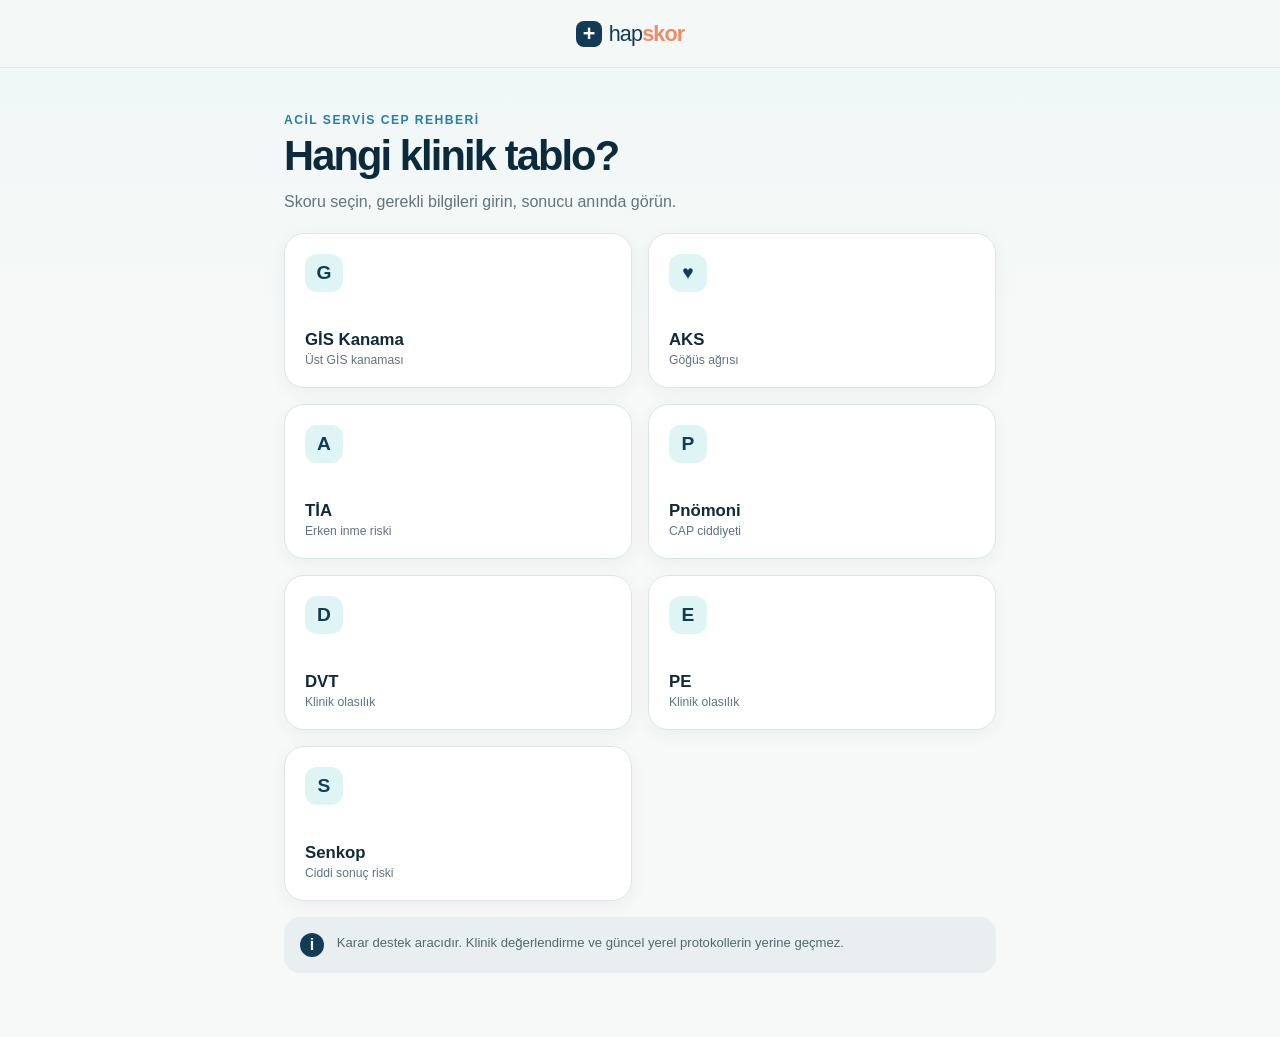
==== index.html @ 6cc048b0 "Add files via upload" ====
<!doctype html>
<html lang="tr">
<head>
  <meta charset="utf-8">
  <meta name="viewport" content="width=device-width,initial-scale=1,viewport-fit=cover">
  <meta name="theme-color" content="#123c56">
  <meta name="description" content="Acil servis için hızlı klinik skor hesaplayıcıları">
  <title>hapskor — Acil Servis Skorları</title>
  <link rel="stylesheet" href="styles.css">
  <link rel="icon" type="image/svg+xml" href="data:image/svg+xml,%3Csvg xmlns='http://www.w3.org/2000/svg' viewBox='0 0 64 64'%3E%3Crect width='64' height='64' rx='16' fill='%23123c56'/%3E%3Cpath d='M18 32h28M32 18v28' stroke='%23fff' stroke-width='8' stroke-linecap='round'/%3E%3Ccircle cx='48' cy='16' r='8' fill='%23f28b63'/%3E%3C/svg%3E">
</head>
<body>
  <header class="app-header">
    <button id="backButton" class="icon-button is-hidden" type="button" aria-label="Ana sayfaya dön">←</button>
    <a class="brand" href="#" aria-label="hapskor ana sayfa"><span class="brand-mark">+</span><span>hap<strong>skor</strong></span></a>
    <button id="resetButton" class="text-button is-hidden" type="button">Temizle</button>
  </header>

  <main id="homeView" class="page">
    <section class="intro">
      <p class="eyebrow">ACİL SERVİS CEP REHBERİ</p>
      <h1>Hangi klinik tablo?</h1>
      <p>Skoru seçin, gerekli bilgileri girin, sonucu anında görün.</p>
    </section>
    <section id="categoryGrid" class="category-grid" aria-label="Klinik kategoriler"></section>
    <aside class="notice"><span>i</span><p>Karar destek aracıdır. Klinik değerlendirme ve güncel yerel protokollerin yerine geçmez.</p></aside>
  </main>

  <main id="categoryView" class="page is-hidden">
    <section class="view-heading"><p class="eyebrow">KATEGORİ</p><h1 id="categoryTitle"></h1><p id="categoryDescription"></p></section>
    <section id="scoreGrid" class="score-grid"></section>
  </main>

  <main id="calculatorView" class="page calculator-page is-hidden">
    <section class="view-heading compact"><p id="calculatorCategory" class="eyebrow"></p><h1 id="calculatorTitle"></h1><p id="calculatorDescription"></p></section>
    <form id="calculatorForm" novalidate></form>
    <section id="resultCard" class="result-card" aria-live="polite">
      <div class="result-top"><span>SONUÇ</span><strong id="resultScore">—</strong></div>
      <h2 id="resultTitle">Alanları doldurun</h2>
      <p id="resultText">Sonuç, tüm zorunlu alanlar tamamlandığında burada görünecek.</p>
      <p id="resultNote" class="result-note"></p>
    </section>
    <details class="source-panel"><summary>Skor hakkında ve kaynak</summary><div id="sourceContent"></div></details>
  </main>

  <template id="toggleTemplate">
    <label class="toggle-row"><span><strong></strong><small></small></span><input type="checkbox"><i aria-hidden="true"></i></label>
  </template>
  <template id="numberTemplate">
    <label class="field-row"><span><strong></strong><small></small></span><span class="number-wrap"><input type="number" inputmode="decimal"><em></em></span></label>
  </template>
  <template id="selectTemplate">
    <fieldset class="choice-field"><legend></legend><small></small><div class="segmented"></div></fieldset>
  </template>

  <script src="app.js"></script>
</body>
</html>
---- styles.css ----
:root{--navy:#123c56;--navy-2:#0b2b3d;--blue:#287fa7;--aqua:#dff4f5;--coral:#f28b63;--cream:#f5f8f7;--white:#fff;--ink:#102a3a;--muted:#607480;--line:#dbe5e7;--green:#16785d;--amber:#a45c0a;--red:#ae3f45;--shadow:0 14px 40px rgba(18,60,86,.10);font-family:Inter,-apple-system,BlinkMacSystemFont,"Segoe UI",sans-serif;color:var(--ink);background:var(--cream);font-size:16px}*{box-sizing:border-box}body{margin:0;min-height:100vh;background:linear-gradient(180deg,#eef7f7 0,#f7f9f8 360px);padding-bottom:calc(2rem + env(safe-area-inset-bottom))}button,input{font:inherit}.app-header{position:sticky;top:0;z-index:10;height:68px;padding:env(safe-area-inset-top) max(1rem,env(safe-area-inset-right)) 0 max(1rem,env(safe-area-inset-left));display:grid;grid-template-columns:52px 1fr 70px;align-items:center;background:rgba(245,248,247,.92);border-bottom:1px solid rgba(219,229,231,.8);backdrop-filter:blur(14px)}.brand{grid-column:2;text-decoration:none;color:var(--navy);font-size:1.35rem;letter-spacing:-.04em;text-align:center}.brand strong{color:var(--coral)}.brand-mark{display:inline-grid;place-items:center;width:26px;height:26px;margin-right:7px;border-radius:8px;background:var(--navy);color:#fff;font-weight:800}.icon-button,.text-button{border:0;background:transparent;color:var(--navy);font-weight:700;min-height:44px}.icon-button{font-size:1.6rem;text-align:left}.text-button{font-size:.86rem;text-align:right}.page{width:min(100%,760px);margin:auto;padding:1.5rem 1rem}.is-hidden{display:none!important}.intro{padding:.8rem 0 1.15rem}.eyebrow{margin:0 0 .45rem;color:var(--blue);font-size:.76rem;font-weight:800;letter-spacing:.12em}.intro h1,.view-heading h1{margin:0;color:var(--navy-2);font-size:clamp(1.75rem,7vw,2.6rem);line-height:1.08;letter-spacing:-.045em}.intro>p:last-child,.view-heading>p:last-child{margin:.7rem 0 0;color:var(--muted);line-height:1.55}.category-grid{display:grid;grid-template-columns:repeat(2,minmax(0,1fr));gap:.75rem}.category-card,.score-card{border:1px solid var(--line);background:rgba(255,255,255,.96);color:var(--ink);text-align:left;box-shadow:0 5px 18px rgba(18,60,86,.05);cursor:pointer}.category-card{min-height:132px;border-radius:20px;padding:1rem;display:flex;flex-direction:column;justify-content:space-between}.category-card:active,.score-card:active{transform:scale(.985)}.category-icon{width:38px;height:38px;border-radius:12px;display:grid;place-items:center;background:var(--aqua);color:var(--navy);font-size:1.2rem;font-weight:800}.category-card strong{font-size:1.05rem;line-height:1.15}.category-card small{display:block;margin-top:.25rem;color:var(--muted);font-size:.76rem}.notice{display:flex;gap:.8rem;margin:1rem 0 0;padding:1rem;border-radius:16px;background:#e9eff0;color:#526872}.notice>span{flex:none;display:grid;place-items:center;width:24px;height:24px;border-radius:50%;background:var(--navy);color:#fff;font-weight:800}.notice p{margin:0;font-size:.82rem;line-height:1.45}.view-heading{padding:.7rem 0 1.25rem}.view-heading.compact{padding-bottom:.8rem}.score-grid{display:grid;gap:.75rem}.score-card{width:100%;border-radius:18px;padding:1.05rem;display:grid;grid-template-columns:1fr auto;align-items:center;gap:.75rem}.score-card strong{display:block;color:var(--navy);font-size:1.08rem}.score-card small{display:block;margin-top:.3rem;color:var(--muted);line-height:1.35}.score-card b{font-size:1.4rem;color:var(--coral)}#calculatorForm{display:grid;gap:.75rem}.section-label{margin:.65rem 0 -.2rem;color:var(--navy);font-size:.8rem;font-weight:800;letter-spacing:.08em}.toggle-row,.field-row,.choice-field{margin:0;border:1px solid var(--line);border-radius:17px;background:#fff;padding:1rem;box-shadow:0 4px 15px rgba(18,60,86,.04)}.toggle-row,.field-row{display:flex;align-items:center;justify-content:space-between;gap:1rem;min-height:74px}.toggle-row strong,.field-row strong,.choice-field legend{font-size:.96rem;line-height:1.25;color:var(--ink);font-weight:700}.toggle-row small,.field-row small,.choice-field>small{display:block;margin-top:.25rem;color:var(--muted);font-size:.76rem;line-height:1.3}.toggle-row input{position:absolute;opacity:0;pointer-events:none}.toggle-row i{position:relative;flex:none;width:50px;height:29px;border-radius:999px;background:#c8d4d6;transition:.2s}.toggle-row i:after{content:"";position:absolute;width:23px;height:23px;left:3px;top:3px;border-radius:50%;background:#fff;box-shadow:0 2px 7px rgba(0,0,0,.2);transition:.2s}.toggle-row input:checked+i{background:var(--blue)}.toggle-row input:checked+i:after{transform:translateX(21px)}.toggle-row:focus-within{outline:3px solid rgba(40,127,167,.18)}.number-wrap{display:flex;align-items:center;gap:.4rem}.number-wrap input{width:90px;min-height:46px;padding:.55rem .6rem;border:1px solid #bdcccf;border-radius:12px;background:#f9fbfb;color:var(--navy);font-weight:750;text-align:right}.number-wrap input:focus{outline:3px solid rgba(40,127,167,.16);border-color:var(--blue)}.number-wrap em{color:var(--muted);font-size:.76rem;font-style:normal}.choice-field{padding-top:.85rem}.choice-field legend{padding:0 .2rem}.segmented{display:grid;grid-template-columns:repeat(var(--cols,2),minmax(0,1fr));gap:.35rem;margin-top:.75rem}.segmented label{position:relative}.segmented input{position:absolute;opacity:0}.segmented span{min-height:44px;height:100%;padding:.6rem .35rem;border:1px solid var(--line);border-radius:11px;display:grid;place-items:center;color:var(--muted);font-size:.78rem;font-weight:700;text-align:center;line-height:1.2}.segmented input:checked+span{border-color:var(--blue);background:var(--aqua);color:var(--navy)}.segmented input:focus-visible+span{outline:3px solid rgba(40,127,167,.2)}.result-card{position:sticky;bottom:10px;z-index:4;margin-top:1rem;padding:1.15rem;border-radius:20px;background:var(--navy);color:#fff;box-shadow:0 18px 45px rgba(11,43,61,.28)}.result-card.low{background:var(--green)}.result-card.mid{background:var(--amber)}.result-card.high{background:var(--red)}.result-top{display:flex;align-items:center;justify-content:space-between}.result-top span{font-size:.72rem;font-weight:800;letter-spacing:.1em;opacity:.75}.result-top strong{font-size:1.55rem}.result-card h2{margin:.35rem 0 .25rem;font-size:1.25rem}.result-card p{margin:0;line-height:1.4;font-size:.88rem}.result-note{margin-top:.55rem!important;padding-top:.55rem;border-top:1px solid rgba(255,255,255,.25);font-size:.75rem!important;opacity:.86}.source-panel{margin:1rem 0;border:1px solid var(--line);border-radius:16px;background:#fff;overflow:hidden}.source-panel summary{padding:1rem;color:var(--navy);font-weight:750;cursor:pointer}.source-panel div{padding:0 1rem 1rem;color:var(--muted);font-size:.82rem;line-height:1.55}.source-panel a{color:var(--blue);font-weight:700}.source-panel p{margin:.4rem 0}.invalid{border-color:#d56d72!important}.validation-message{margin:.2rem .3rem 0;color:var(--red);font-size:.8rem;font-weight:650}@media(min-width:620px){.page{padding:2rem 1.5rem}.category-grid{gap:1rem}.category-card{min-height:155px;padding:1.25rem}.score-grid{grid-template-columns:repeat(2,minmax(0,1fr))}.score-card{min-height:112px}.app-header{grid-template-columns:70px 1fr 90px}}@media(prefers-reduced-motion:no-preference){.category-card,.score-card,.toggle-row i,.toggle-row i:after{transition:.18s ease}.page:not(.is-hidden){animation:enter .22s ease}@keyframes enter{from{opacity:.2;transform:translateY(5px)}to{opacity:1;transform:none}}}
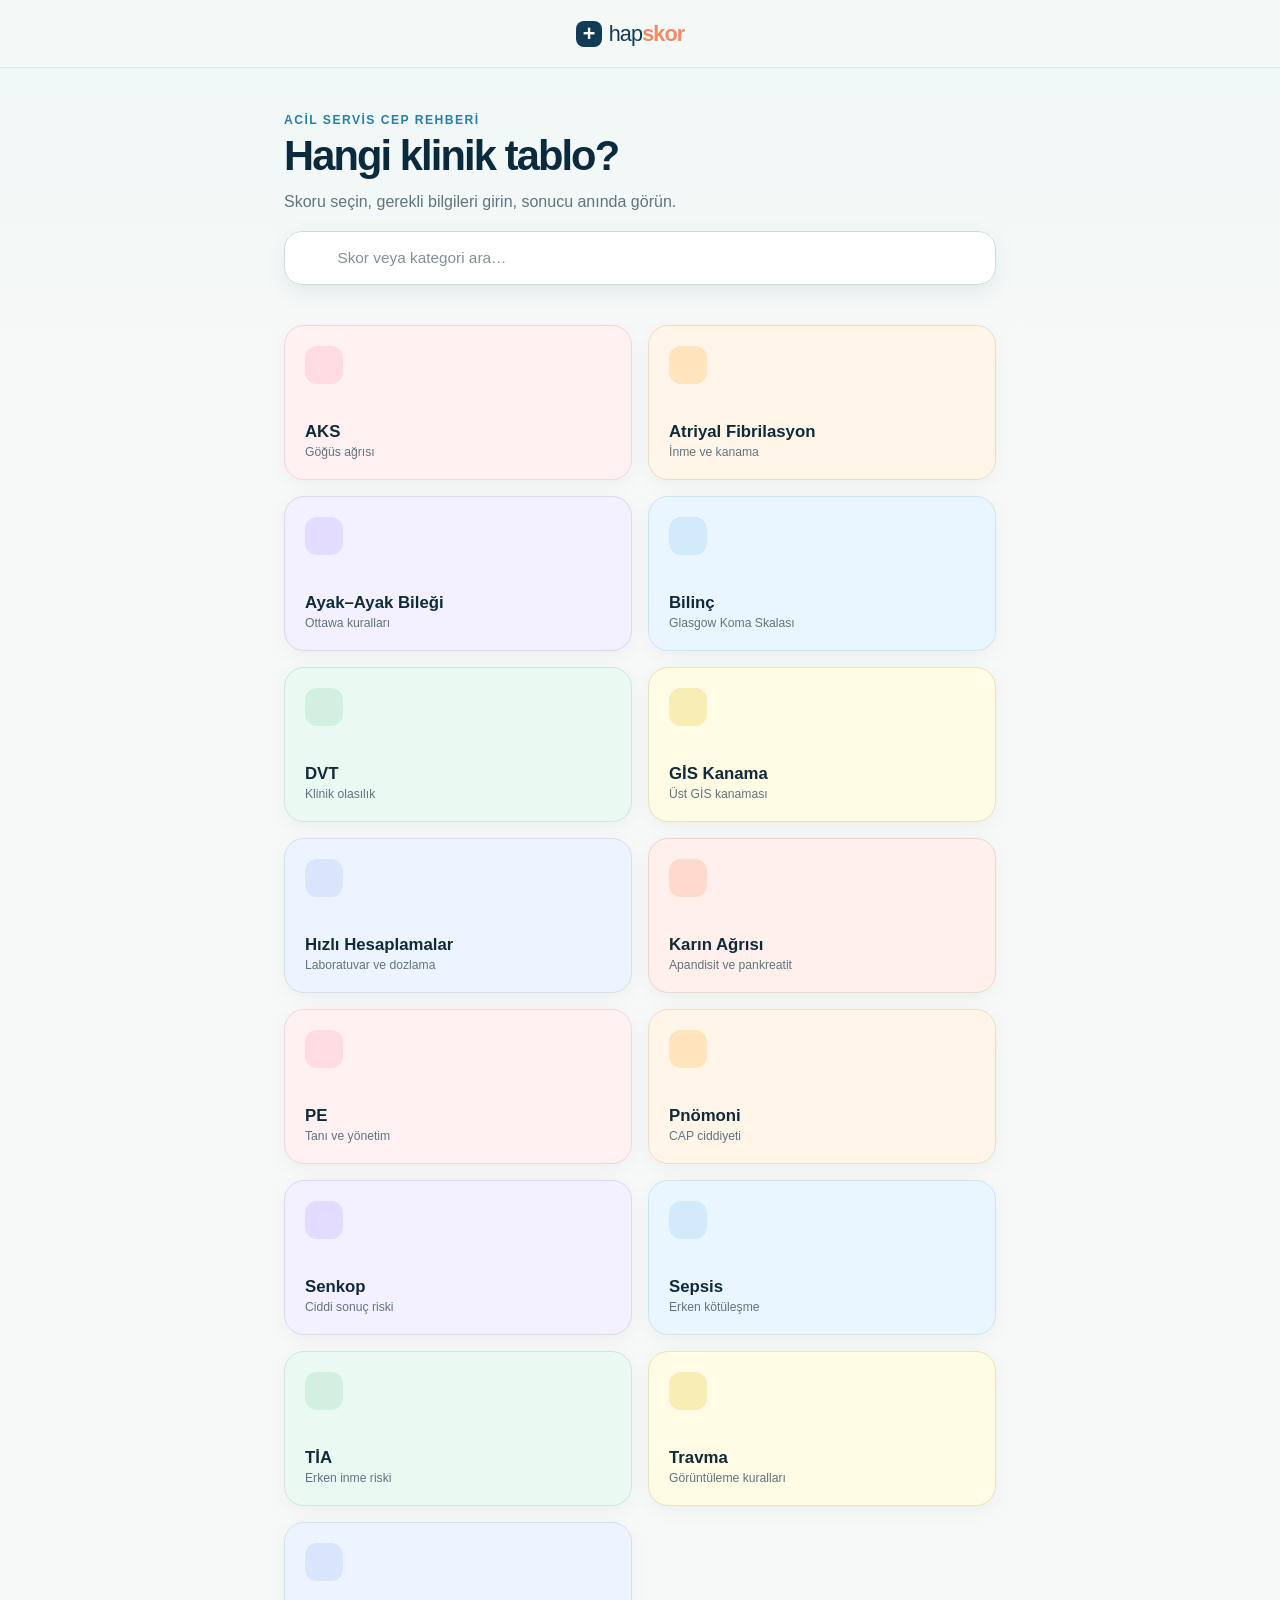
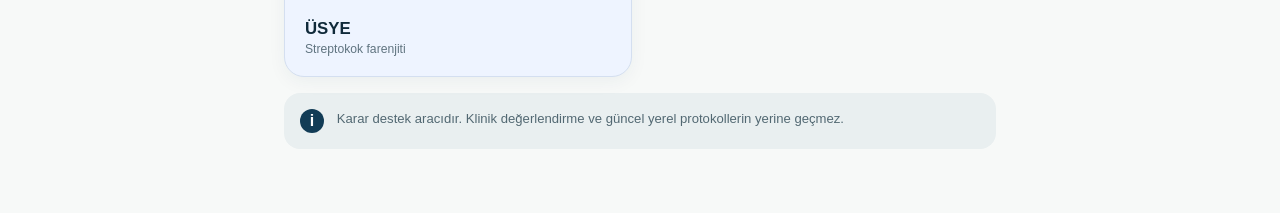
==== commit 27767ff5: "Add files via upload" ====
--- a/index.html
+++ b/index.html
@@ -7,13 +7,16 @@
   <meta name="description" content="Acil servis için hızlı klinik skor hesaplayıcıları">
   <title>hapskor — Acil Servis Skorları</title>
   <link rel="stylesheet" href="styles.css">
+  <link rel="stylesheet" href="overrides.css">
   <link rel="icon" type="image/svg+xml" href="data:image/svg+xml,%3Csvg xmlns='http://www.w3.org/2000/svg' viewBox='0 0 64 64'%3E%3Crect width='64' height='64' rx='16' fill='%23123c56'/%3E%3Cpath d='M18 32h28M32 18v28' stroke='%23fff' stroke-width='8' stroke-linecap='round'/%3E%3Ccircle cx='48' cy='16' r='8' fill='%23f28b63'/%3E%3C/svg%3E">
 </head>
 <body>
   <header class="app-header">
-    <button id="backButton" class="icon-button is-hidden" type="button" aria-label="Ana sayfaya dön">←</button>
-    <a class="brand" href="#" aria-label="hapskor ana sayfa"><span class="brand-mark">+</span><span>hap<strong>skor</strong></span></a>
-    <button id="resetButton" class="text-button is-hidden" type="button">Temizle</button>
+    <div class="header-inner">
+      <button id="backButton" class="icon-button is-hidden" type="button" aria-label="Ana sayfaya dön">←</button>
+      <a class="brand" href="#" aria-label="hapskor ana sayfa"><span class="brand-mark">+</span><span>hap<strong>skor</strong></span></a>
+      <button id="resetButton" class="text-button is-hidden" type="button">Temizle</button>
+    </div>
   </header>
 
   <main id="homeView" class="page">
@@ -22,7 +25,20 @@
       <h1>Hangi klinik tablo?</h1>
       <p>Skoru seçin, gerekli bilgileri girin, sonucu anında görün.</p>
     </section>
+    <section class="search-section" aria-label="Skor arama">
+      <label class="search-box" for="categorySearch">
+        <i data-lucide="search" aria-hidden="true"></i>
+        <input id="categorySearch" type="search" placeholder="Skor veya kategori ara…" autocomplete="off" spellcheck="false">
+        <button id="clearSearch" class="search-clear is-hidden" type="button" aria-label="Aramayı temizle"><i data-lucide="x" aria-hidden="true"></i></button>
+      </label>
+      <p id="searchStatus" class="search-status" aria-live="polite"></p>
+    </section>
     <section id="categoryGrid" class="category-grid" aria-label="Klinik kategoriler"></section>
+    <div id="searchEmpty" class="search-empty is-hidden" role="status">
+      <i data-lucide="search-x" aria-hidden="true"></i>
+      <strong>Eşleşen sonuç bulunamadı</strong>
+      <span>Başka bir skor veya kategori adı deneyin.</span>
+    </div>
     <aside class="notice"><span>i</span><p>Karar destek aracıdır. Klinik değerlendirme ve güncel yerel protokollerin yerine geçmez.</p></aside>
   </main>
 
@@ -53,6 +69,7 @@
     <fieldset class="choice-field"><legend></legend><small></small><div class="segmented"></div></fieldset>
   </template>
 
+  <script src="vendor/lucide.min.js"></script>
   <script src="app.js"></script>
 </body>
 </html>
--- a/overrides.css
+++ b/overrides.css
@@ -0,0 +1,79 @@
+.app-header {
+  display: block;
+  padding: env(safe-area-inset-top) 0 0;
+}
+
+.header-inner {
+  width: min(100%, 760px);
+  height: 68px;
+  margin: 0 auto;
+  padding: 0 1rem;
+  display: grid;
+  grid-template-columns: 52px 1fr 70px;
+  align-items: center;
+}
+
+.search-section {
+  margin: -.15rem 0 1rem;
+}
+
+.search-box {
+  min-height: 54px;
+  display: grid;
+  grid-template-columns: 24px 1fr 40px;
+  align-items: center;
+  gap: .65rem;
+  padding: .35rem .45rem .35rem 1rem;
+  border: 1px solid #cbdcdf;
+  border-radius: 18px;
+  background: rgba(255,255,255,.96);
+  box-shadow: 0 8px 24px rgba(18,60,86,.08);
+  color: var(--blue);
+}
+
+.search-box:focus-within {
+  border-color: var(--blue);
+  box-shadow: 0 0 0 4px rgba(40,127,167,.12), 0 8px 24px rgba(18,60,86,.08);
+}
+
+.search-box > svg { width: 21px; height: 21px; }
+.search-box input { width: 100%; min-width: 0; border: 0; outline: 0; background: transparent; color: var(--ink); font-size: .96rem; }
+.search-box input::placeholder { color: #809197; }
+.search-box input::-webkit-search-cancel-button { display: none; }
+.search-clear { width: 40px; height: 40px; display: grid; place-items: center; border: 0; border-radius: 12px; background: #edf3f3; color: var(--navy); cursor: pointer; }
+.search-clear svg { width: 18px; height: 18px; }
+.search-status { min-height: 18px; margin: .4rem .25rem 0; color: var(--muted); font-size: .74rem; font-weight: 700; }
+
+.category-card {
+  background: var(--card-bg);
+  border-color: var(--card-line);
+}
+
+.category-card:hover { border-color: var(--card-accent); box-shadow: 0 10px 26px rgba(18,60,86,.10); }
+.category-card .category-icon { background: var(--icon-bg); color: var(--card-accent); }
+.category-icon svg { width: 22px; height: 22px; }
+.category-card.tone-0 { --card-bg:#fff0f2; --icon-bg:#ffdce2; --card-line:#f4d5db; --card-accent:#a94559; }
+.category-card.tone-1 { --card-bg:#fff5e8; --icon-bg:#ffe4bd; --card-line:#efdcc4; --card-accent:#9a5a18; }
+.category-card.tone-2 { --card-bg:#f3f0ff; --icon-bg:#e3dcff; --card-line:#ddd7f3; --card-accent:#6952a3; }
+.category-card.tone-3 { --card-bg:#eaf6ff; --icon-bg:#d2ebfb; --card-line:#cee4f0; --card-accent:#266b91; }
+.category-card.tone-4 { --card-bg:#eaf9f1; --icon-bg:#d1f0df; --card-line:#cde8d9; --card-accent:#247052; }
+.category-card.tone-5 { --card-bg:#fffbe4; --icon-bg:#f7edb5; --card-line:#ebe2b9; --card-accent:#806a18; }
+.category-card.tone-6 { --card-bg:#eef4ff; --icon-bg:#d9e5fb; --card-line:#d4dff0; --card-accent:#3e6099; }
+.category-card.tone-7 { --card-bg:#fff0eb; --icon-bg:#ffd9cc; --card-line:#f0d4ca; --card-accent:#a54e32; }
+
+.search-empty { margin: .5rem 0 1rem; padding: 2rem 1rem; display: grid; justify-items: center; gap: .45rem; border: 1px dashed #c5d4d7; border-radius: 20px; color: var(--muted); text-align: center; }
+.search-empty svg { width: 30px; height: 30px; margin-bottom: .2rem; color: var(--blue); }
+.search-empty strong { color: var(--navy); }
+.search-empty span { font-size: .82rem; }
+
+@media (min-width: 620px) {
+  .app-header {
+    display: block;
+    grid-template-columns: none;
+  }
+
+  .header-inner {
+    padding: 0 1.5rem;
+    grid-template-columns: 70px 1fr 90px;
+  }
+}
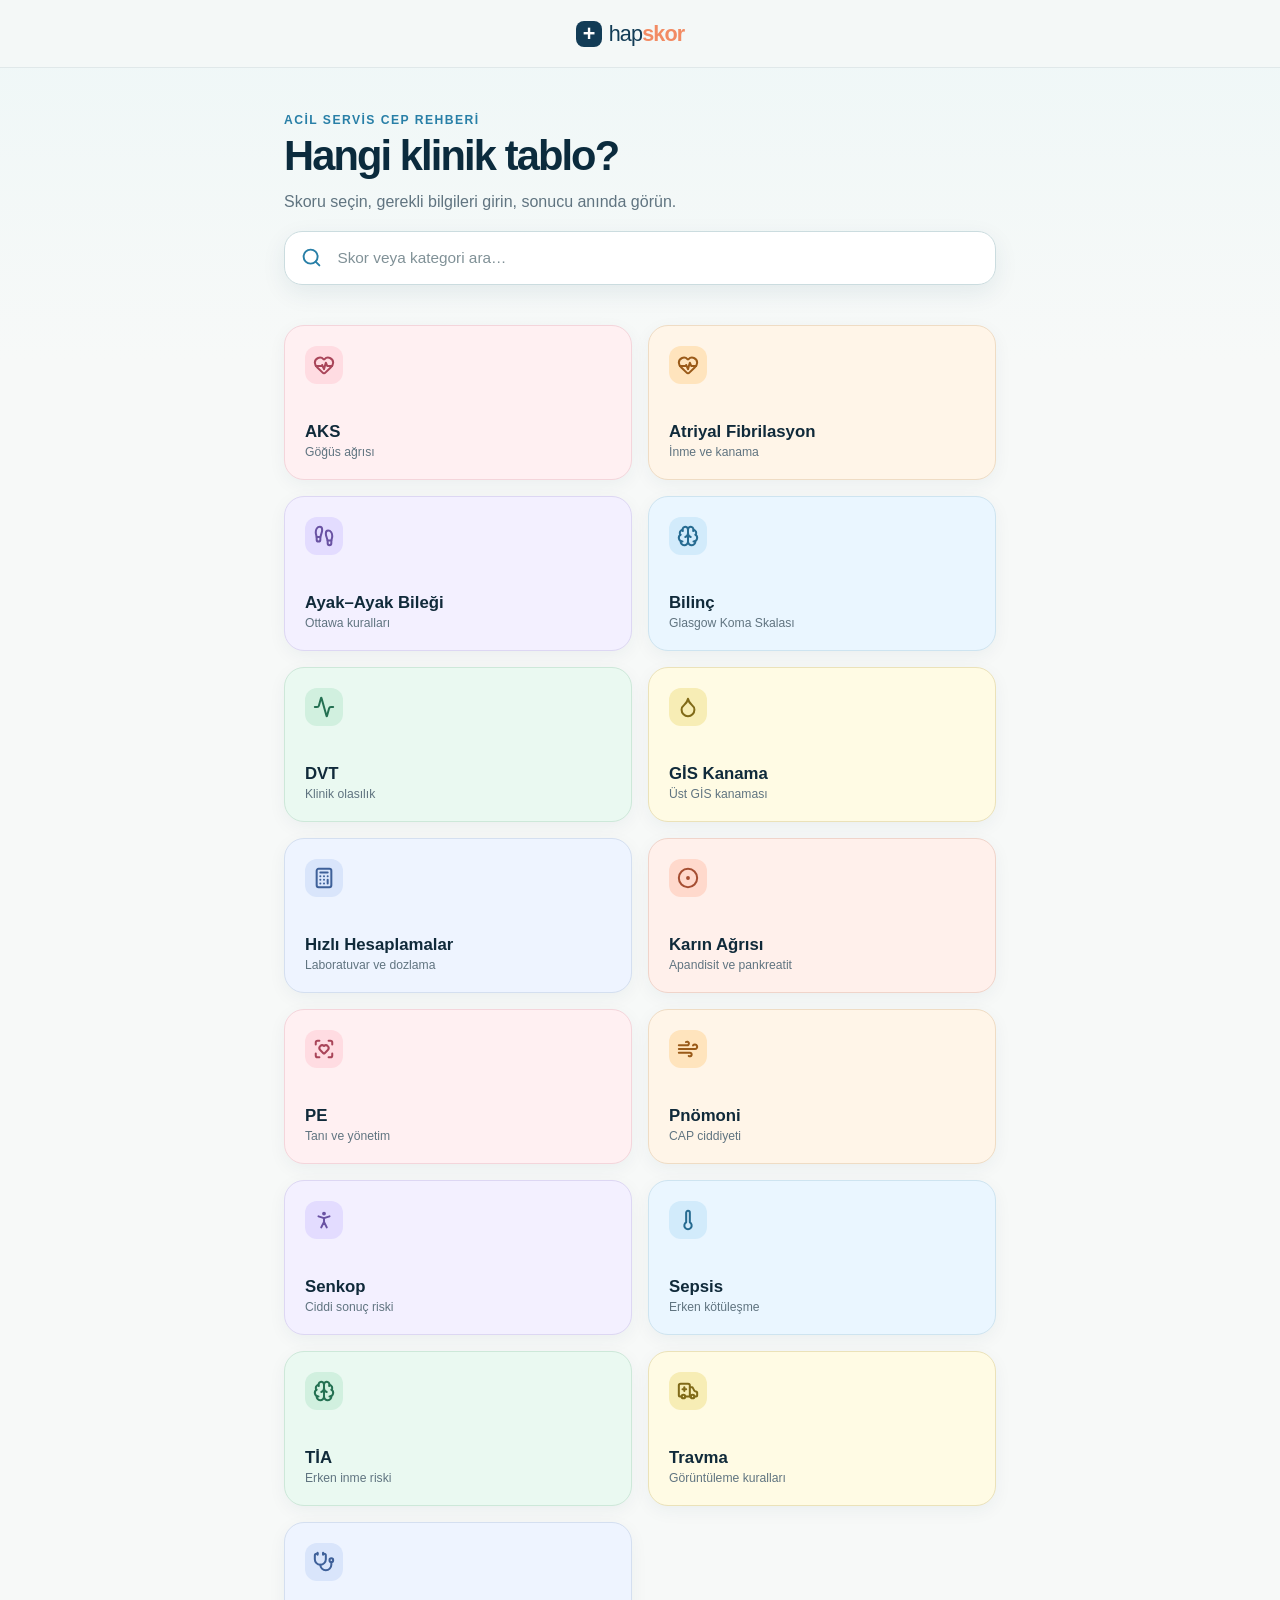
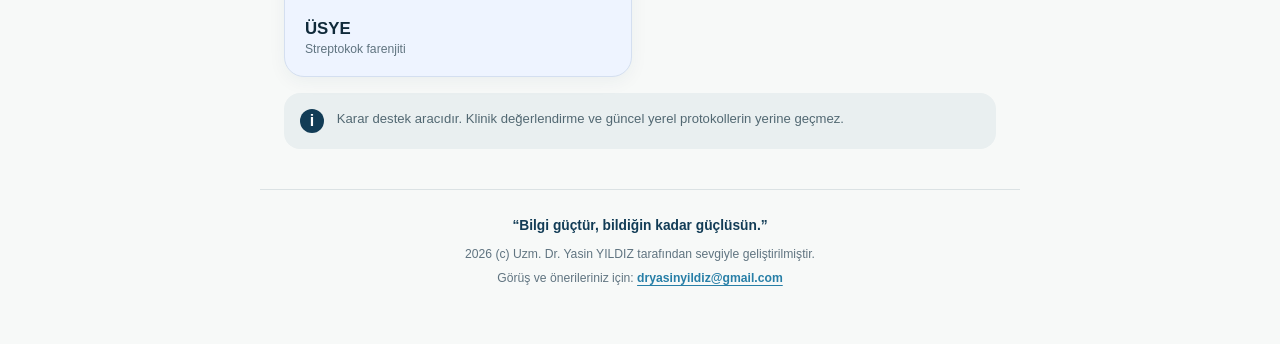
==== commit b529686d: "Add files via upload" ====
--- a/index.html
+++ b/index.html
@@ -59,6 +59,12 @@
     <details class="source-panel"><summary>Skor hakkında ve kaynak</summary><div id="sourceContent"></div></details>
   </main>
 
+  <footer class="app-footer">
+    <p class="footer-quote">“Bilgi güçtür, bildiğin kadar güçlüsün.”</p>
+    <p>2026 (c) Uzm. Dr. Yasin YILDIZ tarafından sevgiyle geliştirilmiştir.</p>
+    <p>Görüş ve önerileriniz için: <a href="mailto:dryasinyildiz@gmail.com">dryasinyildiz@gmail.com</a></p>
+  </footer>
+
   <template id="toggleTemplate">
     <label class="toggle-row"><span><strong></strong><small></small></span><input type="checkbox"><i aria-hidden="true"></i></label>
   </template>
--- a/overrides.css
+++ b/overrides.css
@@ -66,6 +66,39 @@
 .search-empty strong { color: var(--navy); }
 .search-empty span { font-size: .82rem; }
 
+.app-footer {
+  width: min(100%, 760px);
+  margin: .5rem auto 0;
+  padding: 1.25rem 1rem calc(1.25rem + env(safe-area-inset-bottom));
+  border-top: 1px solid rgba(18,60,86,.12);
+  color: var(--muted);
+  text-align: center;
+}
+
+.app-footer p {
+  margin: .3rem 0;
+  font-size: .76rem;
+  line-height: 1.55;
+}
+
+.app-footer .footer-quote {
+  margin-bottom: .55rem;
+  color: var(--navy);
+  font-size: .86rem;
+  font-weight: 750;
+}
+
+.app-footer a {
+  color: var(--blue);
+  font-weight: 700;
+  text-decoration-thickness: 1px;
+  text-underline-offset: 3px;
+}
+
+@media (min-width: 620px) {
+  .app-footer { padding-right: 1.5rem; padding-left: 1.5rem; }
+}
+
 @media (min-width: 620px) {
   .app-header {
     display: block;
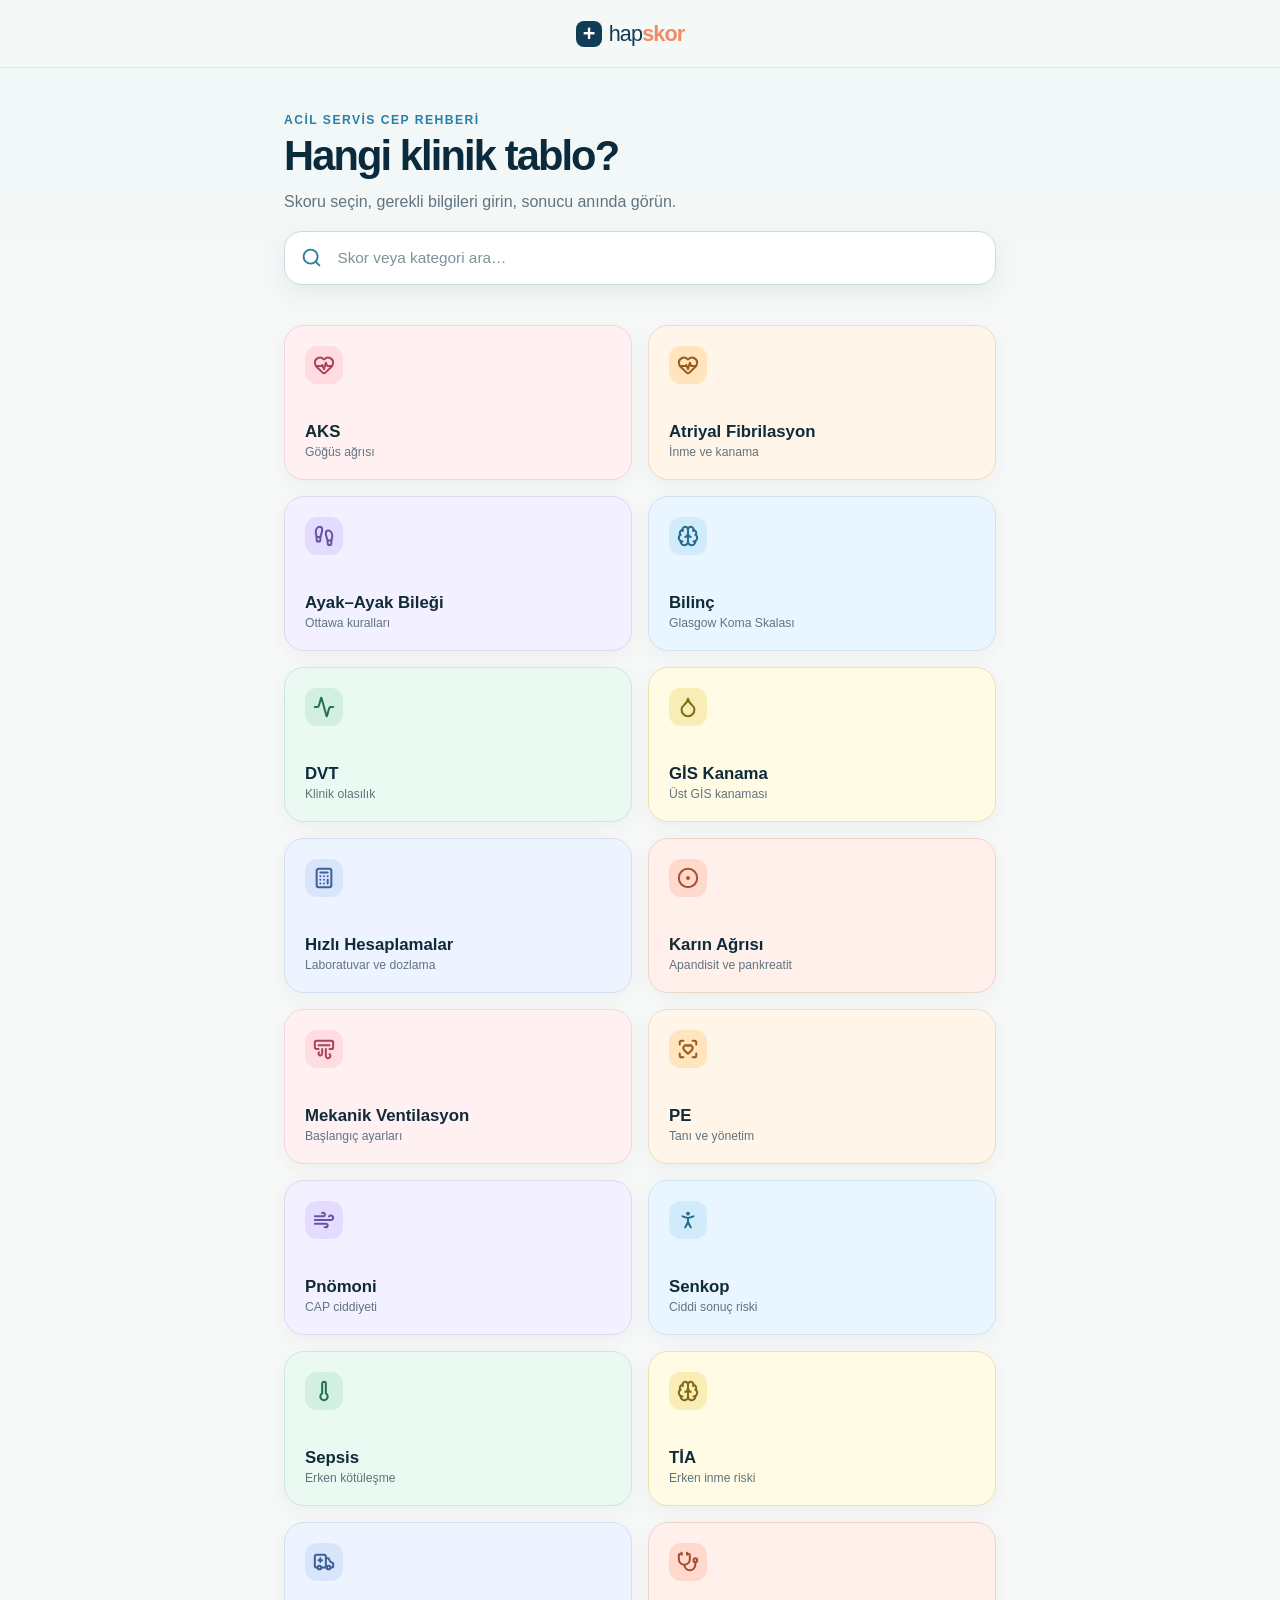
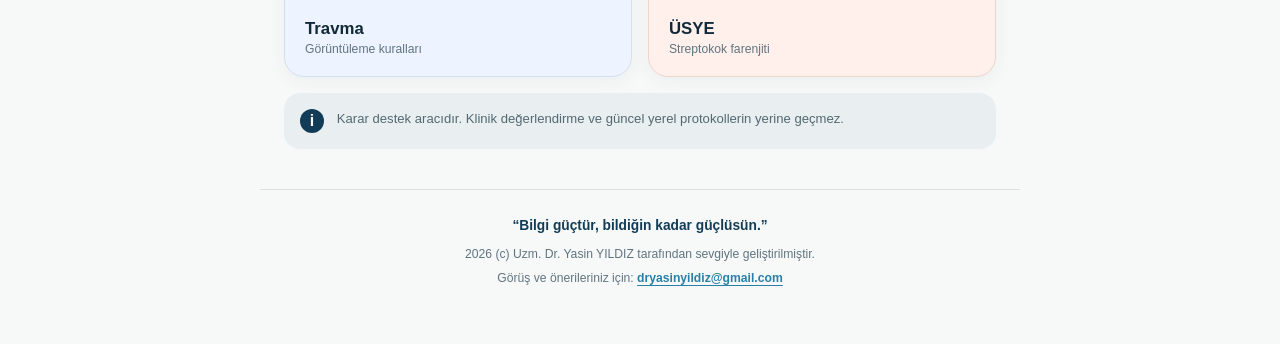
==== commit f680bf0a: "Add files via upload" ====
--- a/index.html
+++ b/index.html
@@ -54,6 +54,7 @@
       <div class="result-top"><span>SONUÇ</span><strong id="resultScore">—</strong></div>
       <h2 id="resultTitle">Alanları doldurun</h2>
       <p id="resultText">Sonuç, tüm zorunlu alanlar tamamlandığında burada görünecek.</p>
+      <div id="resultDetails" class="result-details is-hidden"></div>
       <p id="resultNote" class="result-note"></p>
     </section>
     <details class="source-panel"><summary>Skor hakkında ve kaynak</summary><div id="sourceContent"></div></details>
--- a/overrides.css
+++ b/overrides.css
@@ -66,6 +66,28 @@
 .search-empty strong { color: var(--navy); }
 .search-empty span { font-size: .82rem; }
 
+.result-details {
+  display: grid;
+  grid-template-columns: repeat(2,minmax(0,1fr));
+  gap: .45rem;
+  margin-top: .85rem;
+}
+
+.result-card.has-details { position: static; }
+
+.result-details > div {
+  min-width: 0;
+  padding: .65rem .7rem;
+  border: 1px solid rgba(255,255,255,.22);
+  border-radius: 12px;
+  background: rgba(255,255,255,.10);
+}
+
+.result-details span,
+.result-details strong { display: block; }
+.result-details span { margin-bottom: .2rem; font-size: .68rem; line-height: 1.25; opacity: .72; }
+.result-details strong { font-size: .82rem; line-height: 1.3; overflow-wrap: anywhere; }
+
 .app-footer {
   width: min(100%, 760px);
   margin: .5rem auto 0;
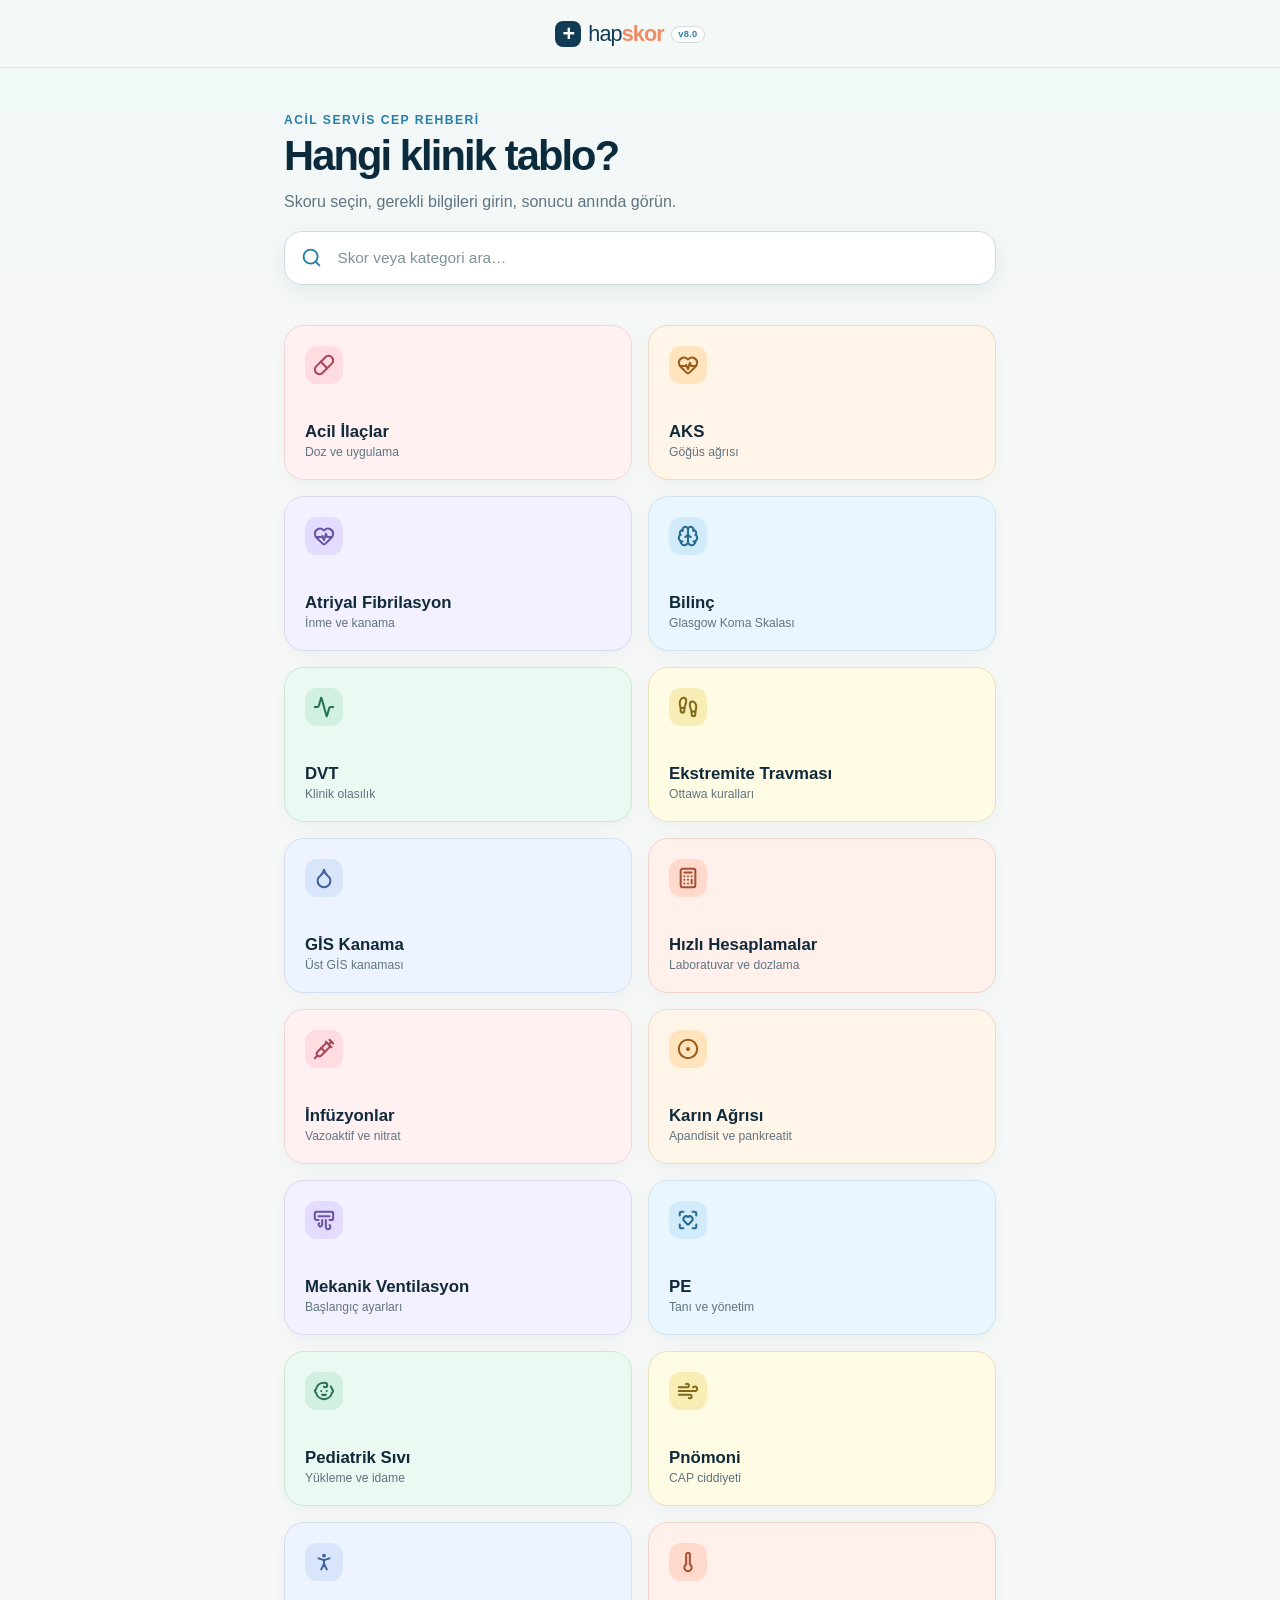
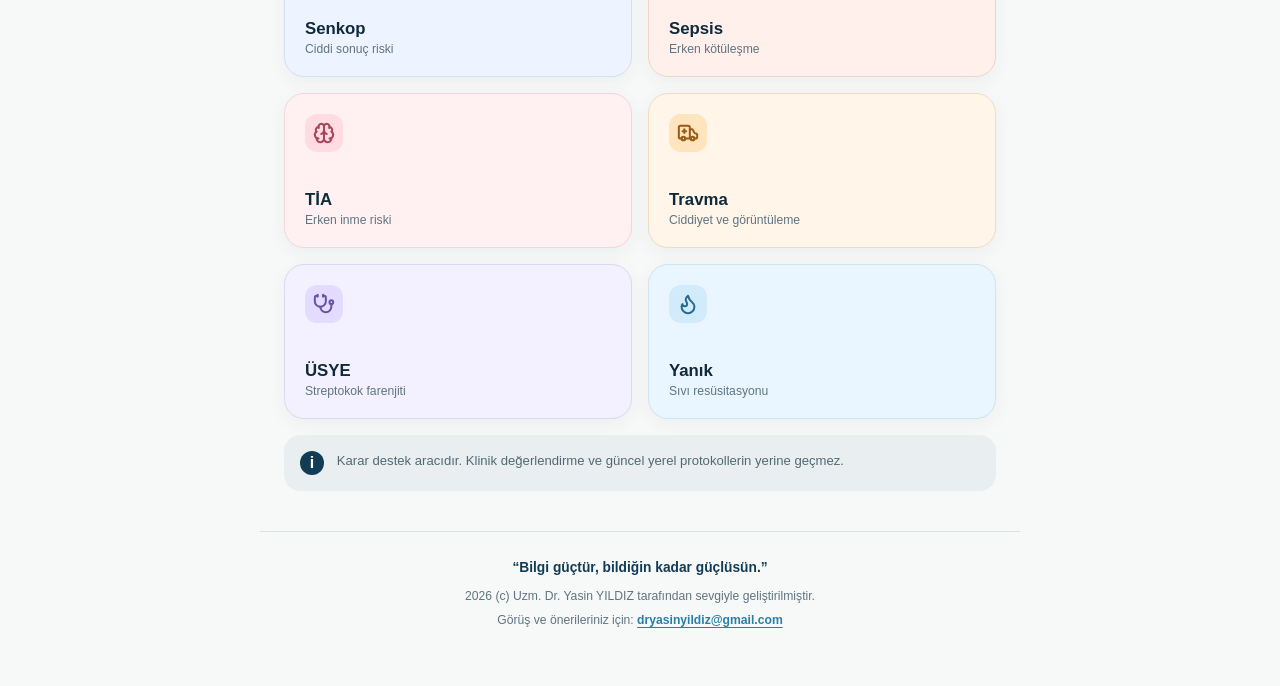
==== commit d436ade1: "Add files via upload" ====
--- a/index.html
+++ b/index.html
@@ -14,7 +14,7 @@
   <header class="app-header">
     <div class="header-inner">
       <button id="backButton" class="icon-button is-hidden" type="button" aria-label="Ana sayfaya dön">←</button>
-      <a class="brand" href="#" aria-label="hapskor ana sayfa"><span class="brand-mark">+</span><span>hap<strong>skor</strong></span></a>
+      <a class="brand" href="#" aria-label="hapskor v8.0 ana sayfa"><span class="brand-mark">+</span><span>hap<strong>skor</strong></span><span class="version-badge">v8.0</span></a>
       <button id="resetButton" class="text-button is-hidden" type="button">Temizle</button>
     </div>
   </header>
--- a/overrides.css
+++ b/overrides.css
@@ -66,6 +66,21 @@
 .search-empty strong { color: var(--navy); }
 .search-empty span { font-size: .82rem; }
 
+.version-badge {
+  display: inline-flex;
+  align-items: center;
+  margin-left: .45rem;
+  padding: .16rem .38rem;
+  border: 1px solid rgba(18,60,86,.18);
+  border-radius: 999px;
+  background: #fff;
+  color: var(--blue);
+  font-size: .58rem;
+  font-weight: 850;
+  letter-spacing: .04em;
+  vertical-align: .22rem;
+}
+
 .result-details {
   display: grid;
   grid-template-columns: repeat(2,minmax(0,1fr));
@@ -74,6 +89,18 @@
 }
 
 .result-card.has-details { position: static; }
+
+.datetime-field .number-wrap input {
+  width: 188px;
+  text-align: left;
+  font-size: .82rem;
+}
+
+@media (max-width: 430px) {
+  .datetime-field { align-items: flex-start; flex-direction: column; }
+  .datetime-field .number-wrap,
+  .datetime-field .number-wrap input { width: 100%; }
+}
 
 .result-details > div {
   min-width: 0;
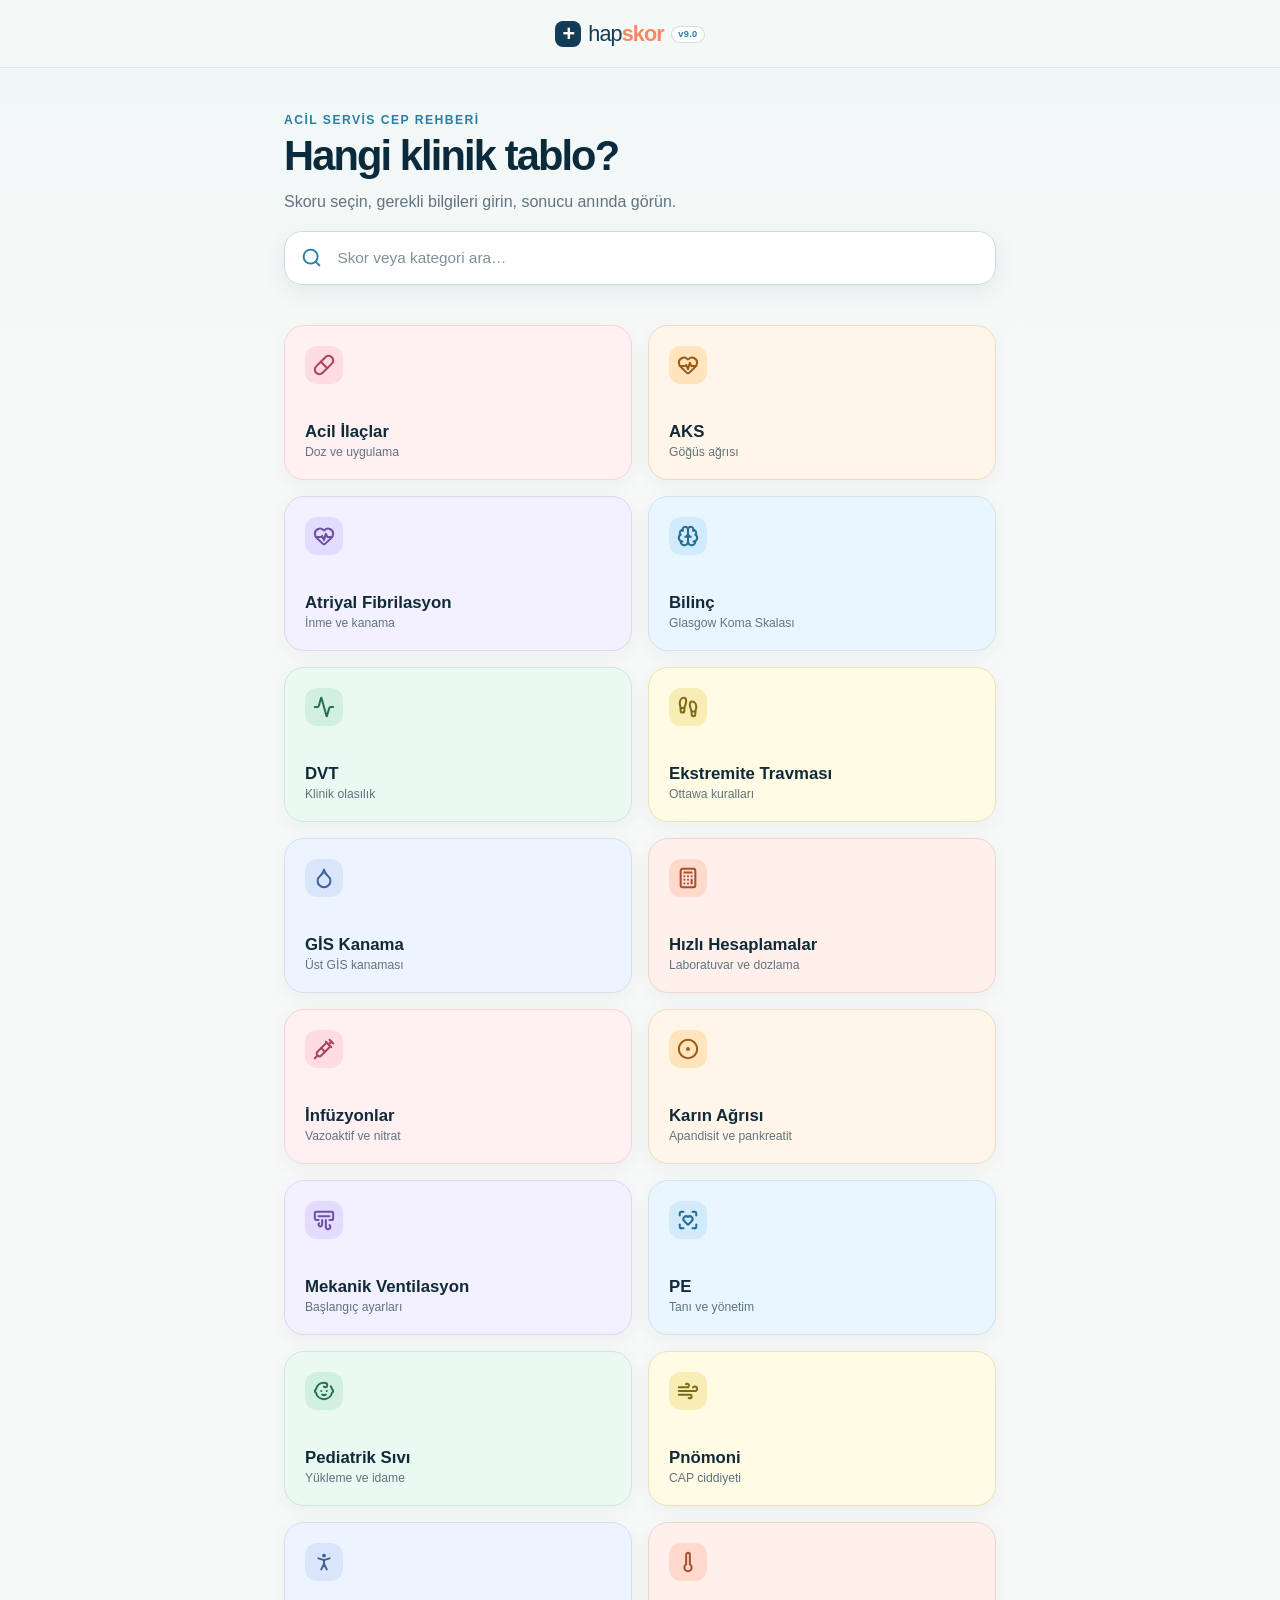
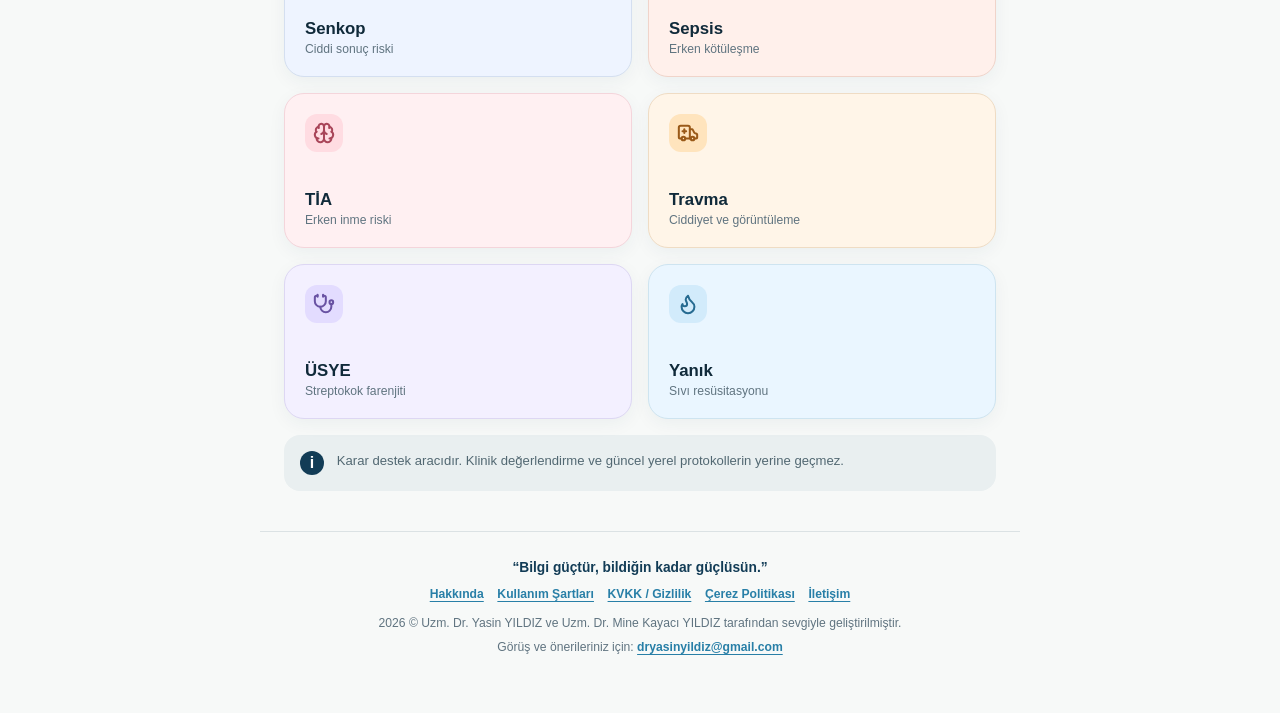
==== commit 9e5213a8: "Add files via upload" ====
--- a/index.html
+++ b/index.html
@@ -14,7 +14,7 @@
   <header class="app-header">
     <div class="header-inner">
       <button id="backButton" class="icon-button is-hidden" type="button" aria-label="Ana sayfaya dön">←</button>
-      <a class="brand" href="#" aria-label="hapskor v8.0 ana sayfa"><span class="brand-mark">+</span><span>hap<strong>skor</strong></span><span class="version-badge">v8.0</span></a>
+      <a class="brand" href="#" aria-label="hapskor v9.0 ana sayfa"><span class="brand-mark">+</span><span>hap<strong>skor</strong></span><span class="version-badge">v9.0</span></a>
       <button id="resetButton" class="text-button is-hidden" type="button">Temizle</button>
     </div>
   </header>
@@ -62,7 +62,14 @@
 
   <footer class="app-footer">
     <p class="footer-quote">“Bilgi güçtür, bildiğin kadar güçlüsün.”</p>
-    <p>2026 (c) Uzm. Dr. Yasin YILDIZ tarafından sevgiyle geliştirilmiştir.</p>
+    <nav class="footer-links" aria-label="Kurumsal bağlantılar">
+      <a href="hakkinda.html">Hakkında</a>
+      <a href="kullanim-sartlari.html">Kullanım Şartları</a>
+      <a href="gizlilik.html">KVKK / Gizlilik</a>
+      <a href="cerez-politikasi.html">Çerez Politikası</a>
+      <a href="iletisim.html">İletişim</a>
+    </nav>
+    <p>2026 © Uzm. Dr. Yasin YILDIZ ve Uzm. Dr. Mine Kayacı YILDIZ tarafından sevgiyle geliştirilmiştir.</p>
     <p>Görüş ve önerileriniz için: <a href="mailto:dryasinyildiz@gmail.com">dryasinyildiz@gmail.com</a></p>
   </footer>
 
--- a/overrides.css
+++ b/overrides.css
@@ -137,6 +137,17 @@
   font-weight: 750;
 }
 
+.footer-links {
+  display: flex;
+  flex-wrap: wrap;
+  justify-content: center;
+  gap: .45rem .85rem;
+  margin: .2rem 0 .8rem;
+}
+
+.footer-links a { font-size: .76rem; }
+.footer-links a[aria-current="page"] { color: var(--navy); text-decoration-thickness: 2px; }
+
 .app-footer a {
   color: var(--blue);
   font-weight: 700;
@@ -148,6 +159,65 @@
   .app-footer { padding-right: 1.5rem; padding-left: 1.5rem; }
 }
 
+.legal-header .icon-button {
+  display: flex;
+  align-items: center;
+  text-decoration: none;
+}
+
+.info-page {
+  width: min(100%,760px);
+  margin: auto;
+  padding: 1.5rem 1rem 2rem;
+}
+
+.info-hero {
+  margin-bottom: 1rem;
+  padding: 1.25rem;
+  border: 1px solid rgba(18,60,86,.11);
+  border-radius: 22px;
+  background: linear-gradient(135deg,#e8f6f7,#fff5ed);
+  box-shadow: 0 10px 30px rgba(18,60,86,.07);
+}
+
+.info-hero h1 {
+  margin: .15rem 0 .55rem;
+  color: var(--navy-2);
+  font-size: clamp(1.75rem,7vw,2.5rem);
+  line-height: 1.08;
+  letter-spacing: -.04em;
+}
+
+.info-hero p:last-child { margin: 0; color: var(--muted); line-height: 1.6; }
+
+.info-card {
+  margin: .75rem 0;
+  padding: 1.15rem;
+  border: 1px solid var(--line);
+  border-radius: 18px;
+  background: #fff;
+  box-shadow: 0 5px 18px rgba(18,60,86,.05);
+}
+
+.info-card h2 { margin: 0 0 .65rem; color: var(--navy); font-size: 1.08rem; }
+.info-card h3 { margin: 1rem 0 .4rem; color: var(--navy); font-size: .96rem; }
+.info-card p,.info-card li { color: #405966; font-size: .94rem; line-height: 1.65; }
+.info-card p { margin: .45rem 0; }
+.info-card ul { margin: .45rem 0; padding-left: 1.2rem; }
+.info-card a { color: var(--blue); font-weight: 700; }
+
+.info-grid { display: grid; gap: .75rem; }
+.person-card { border-left: 4px solid var(--coral); }
+.info-callout { border-color: #f0d6c9; background: #fff8f4; }
+.info-callout strong { color: var(--red); }
+.policy-date { margin-top: .55rem!important; font-size: .78rem!important; font-weight: 700; }
+.back-home { display: inline-flex; margin-top: 1rem; color: var(--blue); font-weight: 750; text-decoration: none; }
+
+@media (min-width: 620px) {
+  .info-page { padding: 2rem 1.5rem 2.5rem; }
+  .info-grid.two { grid-template-columns: repeat(2,minmax(0,1fr)); }
+}
+
 @media (min-width: 620px) {
   .app-header {
     display: block;
